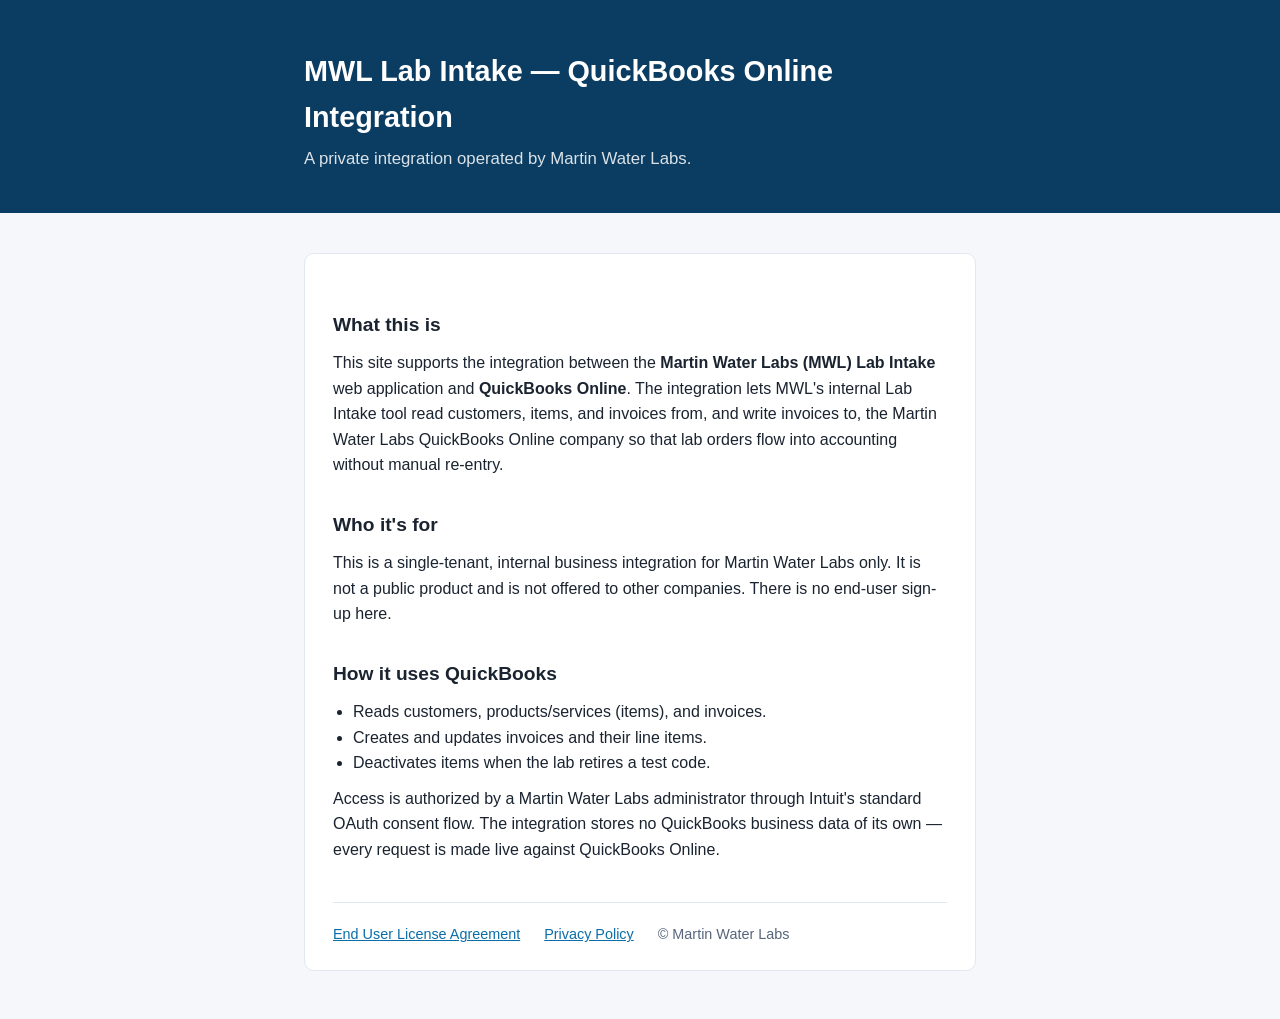
==== web/index.html @ ec783aea "Add qb-pages public static-pages companion service (#36) qb-service is IAM-locked and can't host the" ====
<!DOCTYPE html>
<html lang="en">
<head>
  <meta charset="utf-8">
  <meta name="viewport" content="width=device-width, initial-scale=1">
  <title>MWL Lab Intake &mdash; QuickBooks Online Integration</title>
  <meta name="description" content="Martin Water Labs Lab Intake integration with QuickBooks Online.">
  <style>
    :root { color-scheme: light; }
    * { box-sizing: border-box; }
    body {
      margin: 0;
      font-family: -apple-system, BlinkMacSystemFont, "Segoe UI", Roboto, Helvetica, Arial, sans-serif;
      line-height: 1.6;
      color: #1a2330;
      background: #f5f7fa;
    }
    header {
      background: #0b3d62;
      color: #fff;
      padding: 3rem 1.5rem 2.5rem;
    }
    .wrap { max-width: 720px; margin: 0 auto; padding: 0 1.5rem; }
    header .wrap { padding: 0 1.5rem; }
    h1 { margin: 0 0 .35rem; font-size: 1.8rem; }
    .tagline { margin: 0; opacity: .85; font-size: 1.05rem; }
    main { padding: 2.5rem 0 3rem; }
    h2 { font-size: 1.2rem; margin: 2rem 0 .5rem; }
    p { margin: .6rem 0; }
    ul { margin: .6rem 0; padding-left: 1.25rem; }
    a { color: #0b6ea8; }
    .card {
      background: #fff;
      border: 1px solid #e2e8f0;
      border-radius: 10px;
      padding: 1.5rem 1.75rem;
    }
    footer {
      border-top: 1px solid #e2e8f0;
      margin-top: 2.5rem;
      padding-top: 1.25rem;
      font-size: .9rem;
      color: #56657a;
    }
    footer a { margin-right: 1.25rem; }
  </style>
</head>
<body>
  <header>
    <div class="wrap">
      <h1>MWL Lab Intake &mdash; QuickBooks Online Integration</h1>
      <p class="tagline">A private integration operated by Martin Water Labs.</p>
    </div>
  </header>

  <main>
    <div class="wrap">
      <div class="card">
        <h2>What this is</h2>
        <p>
          This site supports the integration between the
          <strong>Martin Water Labs (MWL) Lab Intake</strong> web application and
          <strong>QuickBooks Online</strong>. The integration lets MWL's internal
          Lab Intake tool read customers, items, and invoices from, and write
          invoices to, the Martin Water Labs QuickBooks Online company so that
          lab orders flow into accounting without manual re-entry.
        </p>

        <h2>Who it's for</h2>
        <p>
          This is a single-tenant, internal business integration for Martin Water
          Labs only. It is not a public product and is not offered to other
          companies. There is no end-user sign-up here.
        </p>

        <h2>How it uses QuickBooks</h2>
        <ul>
          <li>Reads customers, products/services (items), and invoices.</li>
          <li>Creates and updates invoices and their line items.</li>
          <li>Deactivates items when the lab retires a test code.</li>
        </ul>
        <p>
          Access is authorized by a Martin Water Labs administrator through
          Intuit's standard OAuth consent flow. The integration stores no
          QuickBooks business data of its own &mdash; every request is made live
          against QuickBooks Online.
        </p>

        <footer>
          <a href="/eula">End User License Agreement</a>
          <a href="/privacy">Privacy Policy</a>
          <span>&copy; Martin Water Labs</span>
        </footer>
      </div>
    </div>
  </main>
</body>
</html>
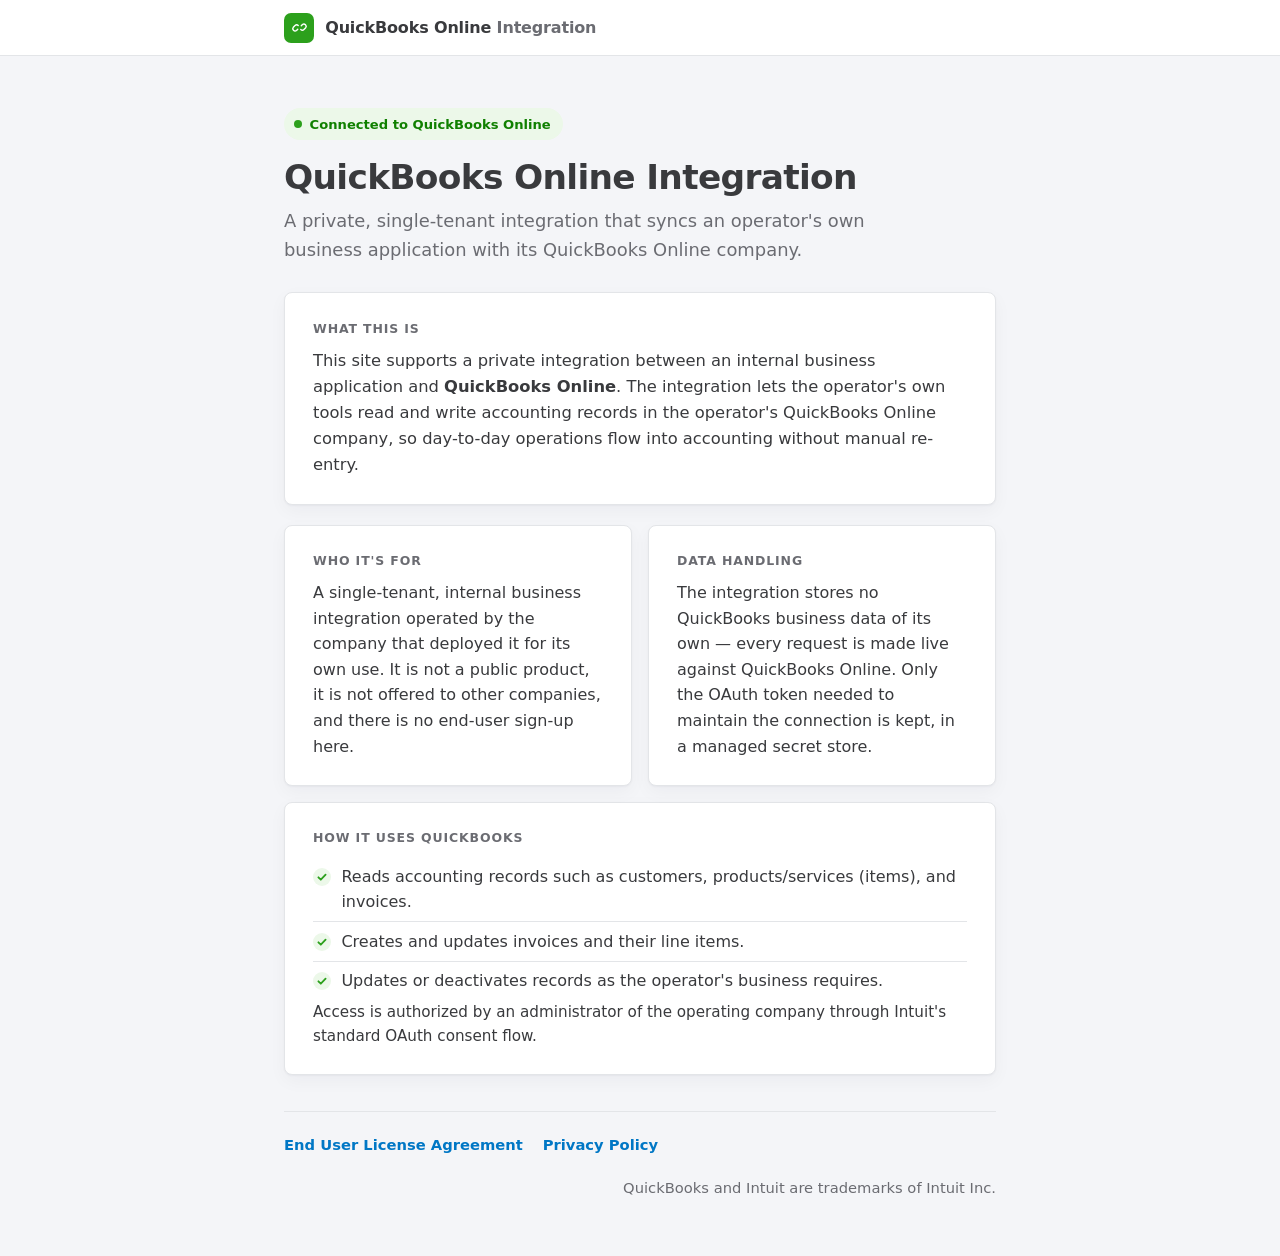
==== commit 6f5a02e2: "feat(qb-pages): operator-neutral pages restyled to QuickBooks UI The qb-pages landing, EULA, and pri" ====
--- a/web/index.html
+++ b/web/index.html
@@ -3,93 +3,195 @@
 <head>
   <meta charset="utf-8">
   <meta name="viewport" content="width=device-width, initial-scale=1">
-  <title>MWL Lab Intake &mdash; QuickBooks Online Integration</title>
-  <meta name="description" content="Martin Water Labs Lab Intake integration with QuickBooks Online.">
+  <title>QuickBooks Online Integration</title>
+  <meta name="description" content="A private integration with QuickBooks Online.">
   <style>
-    :root { color-scheme: light; }
+    :root {
+      --qb-green: #2ca01c;
+      --qb-green-dark: #108000;
+      --qb-green-tint: #ecf8e9;
+      --blue: #0077c5;
+      --ink: #393a3d;
+      --muted: #6b6c72;
+      --hairline: #e3e5e8;
+      --canvas: #f4f5f8;
+      --card: #ffffff;
+      --radius: 8px;
+      --font: "Avenir Next", "Avenir", "Segoe UI", system-ui, -apple-system, BlinkMacSystemFont, sans-serif;
+    }
     * { box-sizing: border-box; }
+    html { -webkit-text-size-adjust: 100%; }
     body {
       margin: 0;
-      font-family: -apple-system, BlinkMacSystemFont, "Segoe UI", Roboto, Helvetica, Arial, sans-serif;
+      font-family: var(--font);
       line-height: 1.6;
-      color: #1a2330;
-      background: #f5f7fa;
-    }
-    header {
-      background: #0b3d62;
-      color: #fff;
-      padding: 3rem 1.5rem 2.5rem;
-    }
-    .wrap { max-width: 720px; margin: 0 auto; padding: 0 1.5rem; }
-    header .wrap { padding: 0 1.5rem; }
-    h1 { margin: 0 0 .35rem; font-size: 1.8rem; }
-    .tagline { margin: 0; opacity: .85; font-size: 1.05rem; }
-    main { padding: 2.5rem 0 3rem; }
-    h2 { font-size: 1.2rem; margin: 2rem 0 .5rem; }
-    p { margin: .6rem 0; }
-    ul { margin: .6rem 0; padding-left: 1.25rem; }
-    a { color: #0b6ea8; }
+      color: var(--ink);
+      background: var(--canvas);
+      -webkit-font-smoothing: antialiased;
+    }
+
+    /* Top chrome — echoes the white QuickBooks Online product bar. */
+    .topbar {
+      background: var(--card);
+      border-bottom: 1px solid var(--hairline);
+      height: 56px;
+      display: flex;
+      align-items: center;
+    }
+    .topbar .wrap { display: flex; align-items: center; gap: .7rem; }
+    .mark {
+      width: 30px; height: 30px;
+      border-radius: 7px;
+      background: var(--qb-green);
+      display: inline-flex; align-items: center; justify-content: center;
+      flex: none;
+    }
+    .brand { font-weight: 700; font-size: 1rem; letter-spacing: -.01em; }
+    .brand .sub { color: var(--muted); font-weight: 600; }
+
+    .wrap { max-width: 760px; margin: 0 auto; padding: 0 1.5rem; width: 100%; }
+
+    /* Hero */
+    .hero { padding: 3.25rem 0 1.75rem; }
+    .status {
+      display: inline-flex; align-items: center; gap: .5rem;
+      background: var(--qb-green-tint);
+      color: var(--qb-green-dark);
+      font-size: .82rem; font-weight: 700;
+      padding: .35rem .75rem .35rem .6rem;
+      border-radius: 999px;
+      margin-bottom: 1.1rem;
+    }
+    .status .dot { width: 8px; height: 8px; border-radius: 50%; background: var(--qb-green); }
+    h1 { font-size: 2.15rem; line-height: 1.15; letter-spacing: -.02em; margin: 0 0 .6rem; }
+    .lede { font-size: 1.12rem; color: var(--muted); margin: 0; max-width: 56ch; }
+
+    /* Cards */
     .card {
-      background: #fff;
-      border: 1px solid #e2e8f0;
-      border-radius: 10px;
-      padding: 1.5rem 1.75rem;
-    }
+      background: var(--card);
+      border: 1px solid var(--hairline);
+      border-radius: var(--radius);
+      padding: 1.6rem 1.75rem;
+      box-shadow: 0 1px 2px rgba(20,30,40,.04), 0 6px 18px rgba(20,30,40,.04);
+    }
+    main { padding-bottom: 3.5rem; }
+    .grid { display: grid; gap: 1rem; grid-template-columns: 1fr 1fr; margin-top: 1.25rem; }
+    @media (max-width: 560px) { .grid { grid-template-columns: 1fr; } h1 { font-size: 1.8rem; } }
+
+    .card h2 {
+      font-size: .78rem; text-transform: uppercase; letter-spacing: .07em;
+      color: var(--muted); margin: 0 0 .55rem; font-weight: 700;
+    }
+    .card p { margin: 0; color: var(--ink); }
+    .card.lead p { font-size: 1.02rem; }
+
+    /* Capability list */
+    .caps { list-style: none; margin: .35rem 0 0; padding: 0; }
+    .caps li { display: flex; gap: .65rem; align-items: flex-start; padding: .4rem 0; }
+    .caps li:not(:last-child) { border-bottom: 1px solid var(--hairline); }
+    .caps svg { flex: none; margin-top: .28rem; }
+    .caps span { color: var(--ink); }
+
+    .note {
+      margin: 1.1rem 0 0; color: var(--muted); font-size: .95rem;
+    }
+
+    /* Footer */
     footer {
-      border-top: 1px solid #e2e8f0;
-      margin-top: 2.5rem;
-      padding-top: 1.25rem;
-      font-size: .9rem;
-      color: #56657a;
-    }
-    footer a { margin-right: 1.25rem; }
+      margin-top: 2.25rem; padding-top: 1.3rem;
+      border-top: 1px solid var(--hairline);
+      display: flex; flex-wrap: wrap; align-items: center; gap: 1.25rem;
+      font-size: .92rem;
+    }
+    footer a { color: var(--blue); text-decoration: none; font-weight: 600; }
+    footer a:hover { text-decoration: underline; }
+    footer .tm { color: var(--muted); margin-left: auto; }
   </style>
 </head>
 <body>
-  <header>
+  <div class="topbar">
     <div class="wrap">
-      <h1>MWL Lab Intake &mdash; QuickBooks Online Integration</h1>
-      <p class="tagline">A private integration operated by Martin Water Labs.</p>
+      <span class="mark" aria-hidden="true">
+        <svg width="17" height="17" viewBox="0 0 24 24" fill="none" xmlns="http://www.w3.org/2000/svg">
+          <path d="M9.5 14.5 7.8 16.2a3.2 3.2 0 0 1-4.5-4.5l2.4-2.4a3.2 3.2 0 0 1 4.5 0" stroke="#fff" stroke-width="2" stroke-linecap="round"/>
+          <path d="M14.5 9.5l1.7-1.7a3.2 3.2 0 0 1 4.5 4.5l-2.4 2.4a3.2 3.2 0 0 1-4.5 0" stroke="#fff" stroke-width="2" stroke-linecap="round"/>
+        </svg>
+      </span>
+      <span class="brand">QuickBooks Online <span class="sub">Integration</span></span>
+    </div>
+  </div>
+
+  <header class="hero">
+    <div class="wrap">
+      <span class="status"><span class="dot"></span> Connected to QuickBooks Online</span>
+      <h1>QuickBooks Online Integration</h1>
+      <p class="lede">
+        A private, single-tenant integration that syncs an operator's own
+        business application with its QuickBooks Online company.
+      </p>
     </div>
   </header>
 
   <main>
     <div class="wrap">
-      <div class="card">
+      <div class="card lead">
         <h2>What this is</h2>
         <p>
-          This site supports the integration between the
-          <strong>Martin Water Labs (MWL) Lab Intake</strong> web application and
-          <strong>QuickBooks Online</strong>. The integration lets MWL's internal
-          Lab Intake tool read customers, items, and invoices from, and write
-          invoices to, the Martin Water Labs QuickBooks Online company so that
-          lab orders flow into accounting without manual re-entry.
+          This site supports a private integration between an internal business
+          application and <strong>QuickBooks Online</strong>. The integration
+          lets the operator's own tools read and write accounting records in the
+          operator's QuickBooks Online company, so day-to-day operations flow
+          into accounting without manual re-entry.
         </p>
-
-        <h2>Who it's for</h2>
-        <p>
-          This is a single-tenant, internal business integration for Martin Water
-          Labs only. It is not a public product and is not offered to other
-          companies. There is no end-user sign-up here.
+      </div>
+
+      <div class="grid">
+        <div class="card">
+          <h2>Who it's for</h2>
+          <p>
+            A single-tenant, internal business integration operated by the
+            company that deployed it for its own use. It is not a public product,
+            it is not offered to other companies, and there is no end-user
+            sign-up here.
+          </p>
+        </div>
+        <div class="card">
+          <h2>Data handling</h2>
+          <p>
+            The integration stores no QuickBooks business data of its own — every
+            request is made live against QuickBooks Online. Only the OAuth token
+            needed to maintain the connection is kept, in a managed secret store.
+          </p>
+        </div>
+      </div>
+
+      <div class="card" style="margin-top:1rem;">
+        <h2>How it uses QuickBooks</h2>
+        <ul class="caps">
+          <li>
+            <svg width="18" height="18" viewBox="0 0 20 20" fill="none" xmlns="http://www.w3.org/2000/svg" aria-hidden="true"><circle cx="10" cy="10" r="10" fill="#ecf8e9"/><path d="M6 10.3 8.7 13 14 7.4" stroke="#2ca01c" stroke-width="2" stroke-linecap="round" stroke-linejoin="round"/></svg>
+            <span>Reads accounting records such as customers, products/services (items), and invoices.</span>
+          </li>
+          <li>
+            <svg width="18" height="18" viewBox="0 0 20 20" fill="none" xmlns="http://www.w3.org/2000/svg" aria-hidden="true"><circle cx="10" cy="10" r="10" fill="#ecf8e9"/><path d="M6 10.3 8.7 13 14 7.4" stroke="#2ca01c" stroke-width="2" stroke-linecap="round" stroke-linejoin="round"/></svg>
+            <span>Creates and updates invoices and their line items.</span>
+          </li>
+          <li>
+            <svg width="18" height="18" viewBox="0 0 20 20" fill="none" xmlns="http://www.w3.org/2000/svg" aria-hidden="true"><circle cx="10" cy="10" r="10" fill="#ecf8e9"/><path d="M6 10.3 8.7 13 14 7.4" stroke="#2ca01c" stroke-width="2" stroke-linecap="round" stroke-linejoin="round"/></svg>
+            <span>Updates or deactivates records as the operator's business requires.</span>
+          </li>
+        </ul>
+        <p class="note">
+          Access is authorized by an administrator of the operating company
+          through Intuit's standard OAuth consent flow.
         </p>
-
-        <h2>How it uses QuickBooks</h2>
-        <ul>
-          <li>Reads customers, products/services (items), and invoices.</li>
-          <li>Creates and updates invoices and their line items.</li>
-          <li>Deactivates items when the lab retires a test code.</li>
-        </ul>
-        <p>
-          Access is authorized by a Martin Water Labs administrator through
-          Intuit's standard OAuth consent flow. The integration stores no
-          QuickBooks business data of its own &mdash; every request is made live
-          against QuickBooks Online.
-        </p>
-
+      </div>
+
+      <div class="wrap" style="padding:0;">
         <footer>
           <a href="/eula">End User License Agreement</a>
           <a href="/privacy">Privacy Policy</a>
-          <span>&copy; Martin Water Labs</span>
+          <span class="tm">QuickBooks and Intuit are trademarks of Intuit Inc.</span>
         </footer>
       </div>
     </div>
